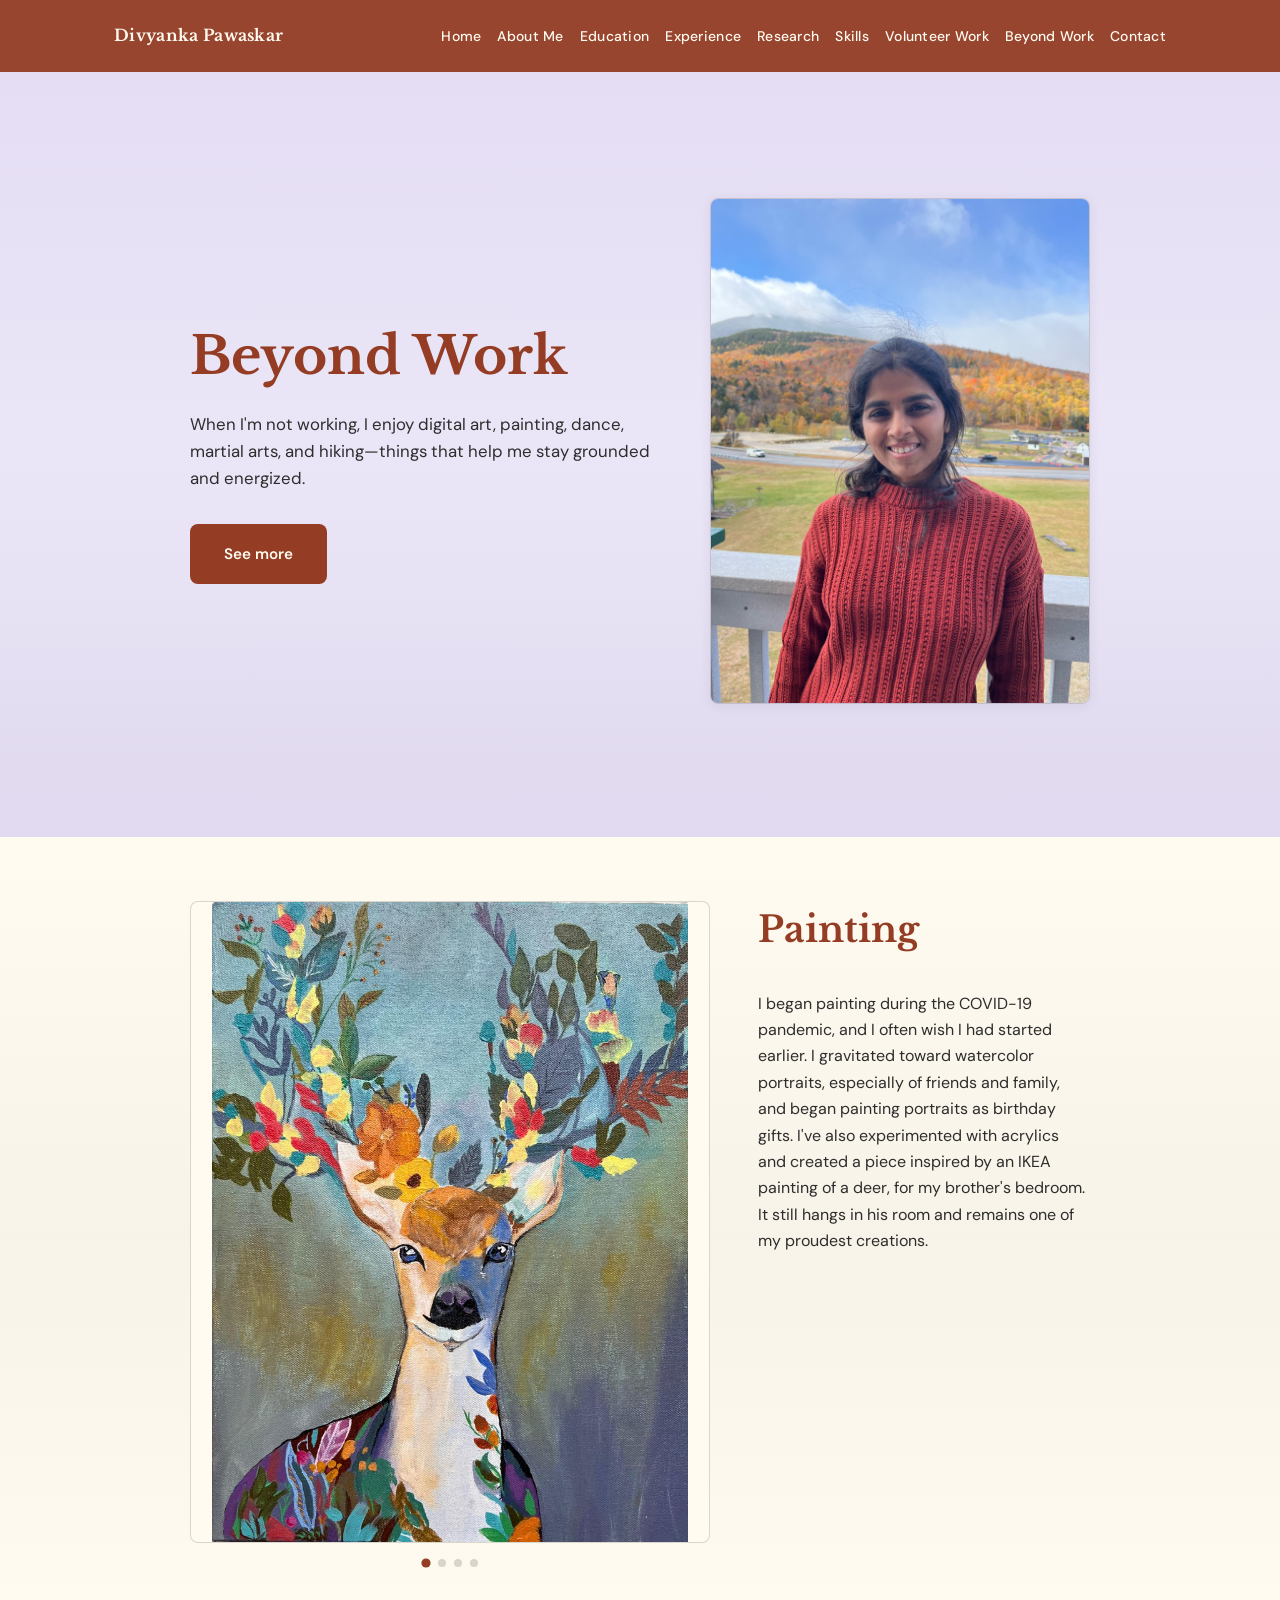
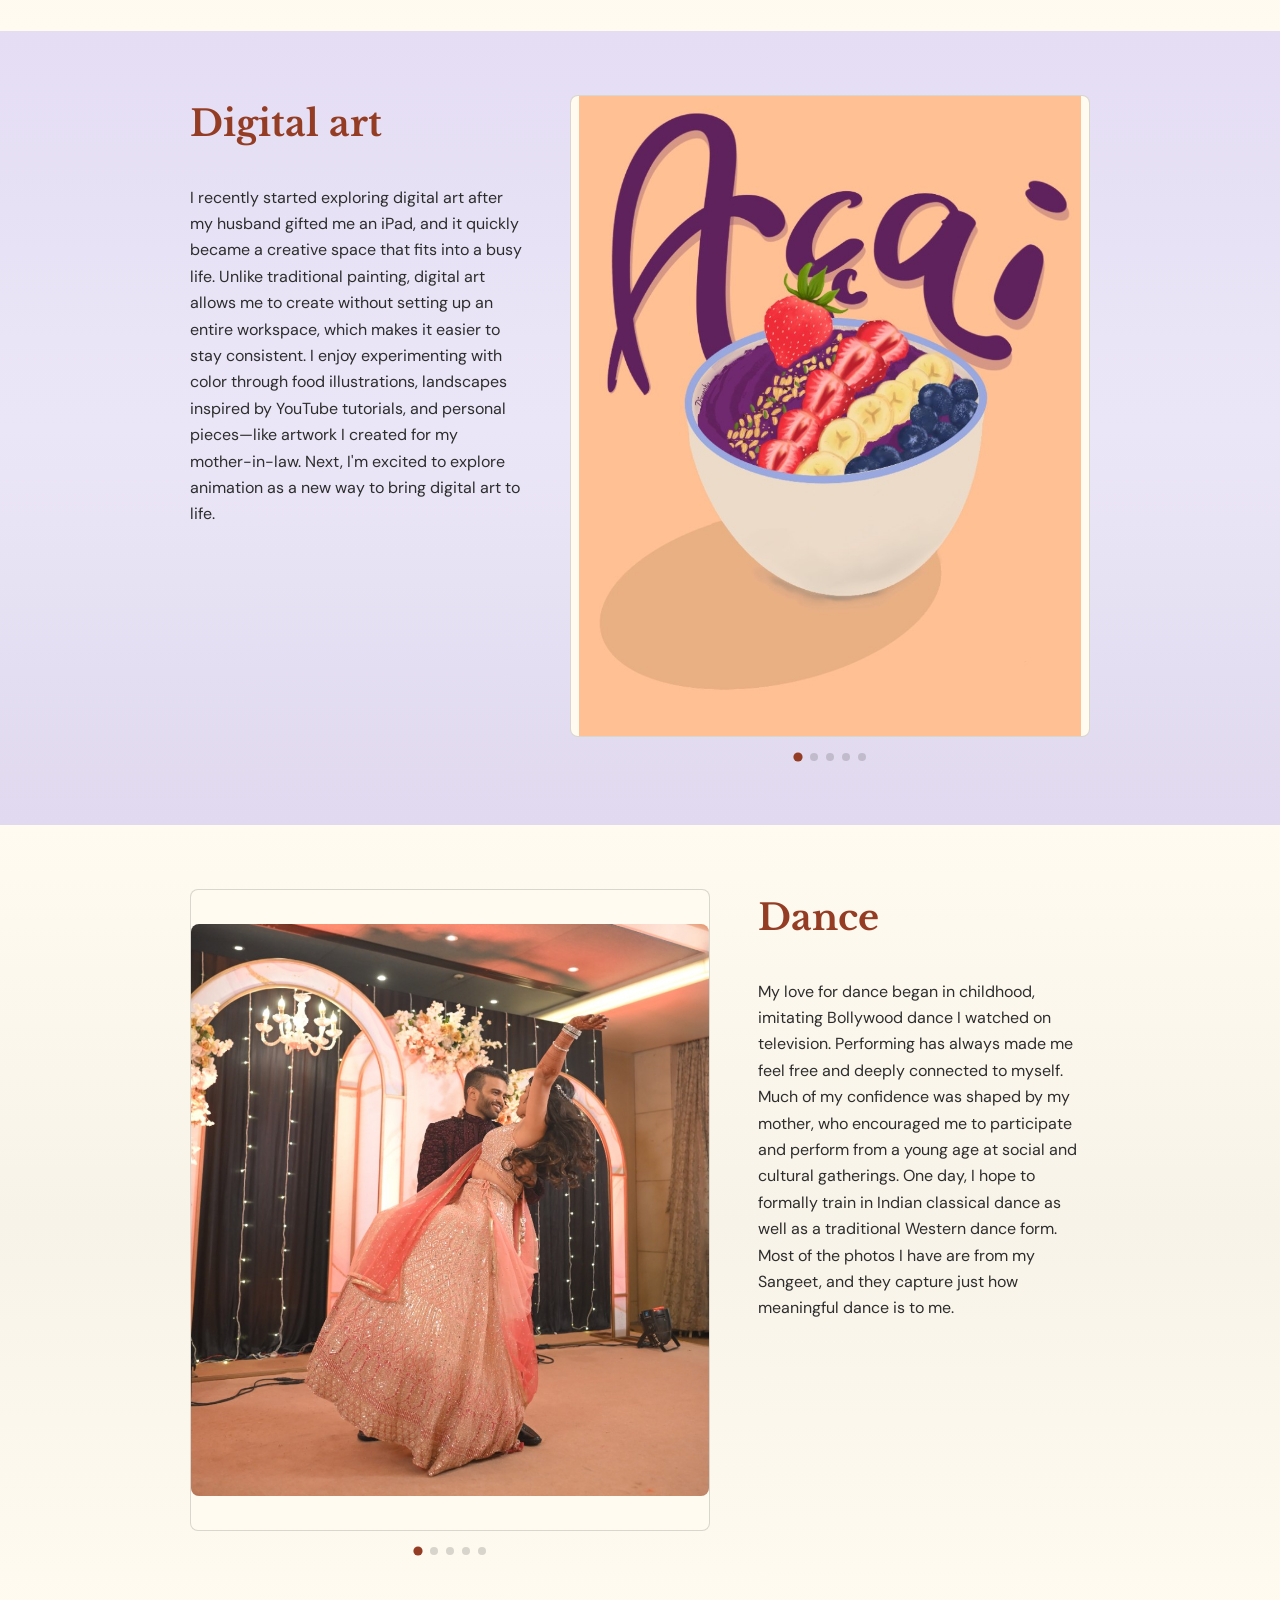
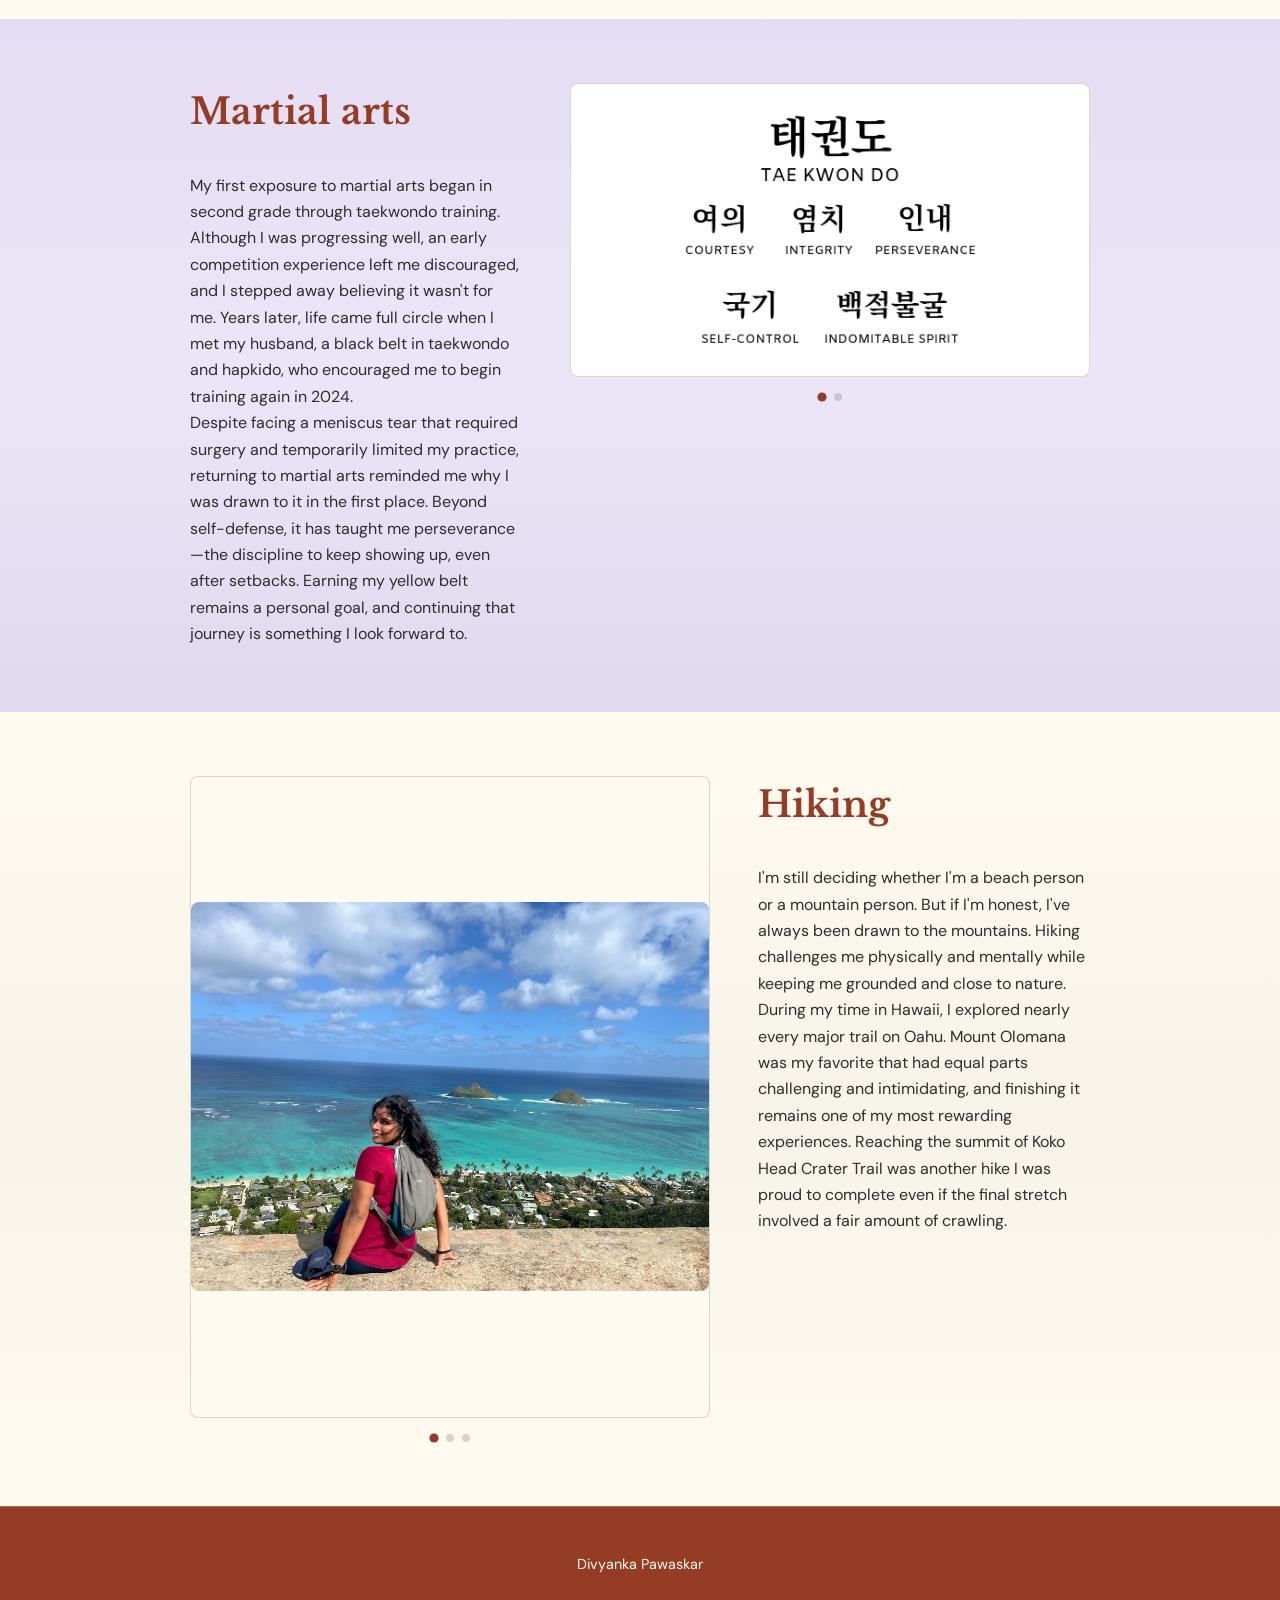
==== life-outside-work.html @ 1b7edd35 "Add files via upload" ====
<!DOCTYPE html>
<html lang="en">
<head>
  <meta charset="UTF-8" />
  <meta name="viewport" content="width=device-width, initial-scale=1.0" />
  <title>Beyond Work | Divyanka Pawaskar</title>
  <link rel="preconnect" href="https://fonts.googleapis.com" />
  <link rel="preconnect" href="https://fonts.gstatic.com" crossorigin />
  <link href="https://fonts.googleapis.com/css2?family=DM+Sans:ital,opsz,wght@0,9..40,400;0,9..40,500;0,9..40,600;0,9..40,700&family=Libre+Baskerville:ital,wght@0,400;0,700;1,400&display=swap" rel="stylesheet" />
  <link rel="stylesheet" href="styles.css" />
</head>
<body>
  <header class="site-header">
    <nav class="nav" aria-label="Main">
      <a href="index.html" class="nav-logo">Divyanka Pawaskar</a>
      <button type="button" class="nav-toggle" aria-label="Toggle menu">
        <span></span><span></span><span></span>
      </button>
      <ul class="nav-links">
        <li><a href="index.html#home">Home</a></li>
        <li><a href="about.html">About Me</a></li>
        <li class="has-dropdown">
          <a href="index.html#education">Education</a>
          <ul class="dropdown">
            <li><a href="index.html#edu-ub">M.S. Epidemiology (UB)</a></li>
            <li><a href="index.html#edu-bds">BDS (Maharashtra)</a></li>
          </ul>
        </li>
        <li class="has-dropdown">
          <a href="index.html#experience">Experience</a>
          <ul class="dropdown">
            <li><a href="index.html#exp-research-scientist">Research Scientist</a></li>
            <li><a href="index.html#exp-epidemiologist">Epidemiologist</a></li>
            <li><a href="index.html#exp-healthcare-researcher">Healthcare Researcher</a></li>
            <li><a href="index.html#exp-teaching-assistant">Teaching Assistant</a></li>
            <li><a href="index.html#exp-aids-intern">AIDS Institute Intern</a></li>
            <li><a href="index.html#exp-path-intern">Epidemic Preparedness Intern</a></li>
            <li><a href="index.html#exp-resident-medical-officer">Resident Medical Officer</a></li>
            <li><a href="index.html#exp-dentist">Dentist</a></li>
          </ul>
        </li>
        <li class="has-dropdown">
          <a href="index.html#research">Research</a>
          <ul class="dropdown">
            <li><a href="index.html#research-publications">Publications</a></li>
            <li><a href="index.html#research-presentations">Conference Presentations</a></li>
          </ul>
        </li>
        <li class="has-dropdown">
          <a href="index.html#skills">Skills</a>
          <ul class="dropdown">
            <li><a href="index.html#skills-core">Core Competencies</a></li>
            <li><a href="index.html#skills-technical">Technical Skills</a></li>
            <li><a href="index.html#skills-certs">Certifications</a></li>
          </ul>
        </li>
        <li><a href="index.html#volunteer">Volunteer Work</a></li>
        <li><a href="life-outside-work.html">Beyond Work</a></li>
        <li><a href="index.html#contact">Contact</a></li>
      </ul>
    </nav>
  </header>

  <main>
    <section id="home" class="hero">
      <div class="hero-inner container">
        <div class="hero-content">
          <h1 class="hero-title">Beyond Work</h1>
          <p class="hero-bio">
            When I'm not working, I enjoy digital art, painting, dance, martial arts, and hiking—things that help me stay grounded and energized.
          </p>
          <a href="#painting" class="btn btn-primary">See more</a>
        </div>
        <div class="hero-image">
          <img src="images/life-outside-work.png" alt="Divyanka Pawaskar outdoors in fall foliage" />
        </div>
      </div>
    </section>

    <section id="painting" class="education">
      <div class="container">
        <div class="hobby-item">
          <div class="hobby-gallery-column">
            <div class="hobby-gallery carousel" aria-label="Painting gallery">
              <div class="carousel-viewport">
                <div class="carousel-track">
                  <div class="carousel-slide"><img src="images/painting-deer.png" alt="Painting of a deer with floral antlers and foliage" /></div>
                  <div class="carousel-slide"><img src="images/painting-portrait-2.png" alt="Watercolor portrait in cap" /></div>
                  <div class="carousel-slide"><img src="images/painting-portrait-3.png" alt="Watercolor portrait of a couple" /></div>
                  <div class="carousel-slide"><img src="images/painting-portrait-1.png" alt="Watercolor portrait with Love, Divyanka" /></div>
                </div>
              </div>
              <button type="button" class="carousel-btn carousel-btn-prev" aria-label="Previous image">‹</button>
              <button type="button" class="carousel-btn carousel-btn-next" aria-label="Next image">›</button>
              <div class="carousel-dots" role="tablist" aria-label="Gallery slides"></div>
            </div>
          </div>
          <div class="hobby-copy">
            <h2 class="section-title">Painting</h2>
            <p class="hobby-text">I began painting during the COVID-19 pandemic, and I often wish I had started earlier. I gravitated toward watercolor portraits, especially of friends and family, and began painting portraits as birthday gifts. I've also experimented with acrylics and created a piece inspired by an IKEA painting of a deer, for my brother's bedroom. It still hangs in his room and remains one of my proudest creations.</p>
          </div>
        </div>
      </div>
    </section>

    <section id="digital-art" class="experience">
      <div class="container">
        <div class="hobby-item hobby-item--reversed">
          <div class="hobby-gallery-column">
            <div class="hobby-gallery carousel" aria-label="Digital art gallery">
              <div class="carousel-viewport">
                <div class="carousel-track">
                  <div class="carousel-slide"><img src="images/digital-art-acai.png" alt="Digital illustration of an açaí bowl with fruit" /></div>
                  <div class="carousel-slide"><img src="images/digital-art-chai.png" alt="Digital illustration of chai and Parle-G biscuits" /></div>
                  <div class="carousel-slide"><img src="images/digital-art-superwoman.png" alt="Digital illustration: Superwoman with multiple arms holding palette, scale, laptop, and more" /></div>
                  <div class="carousel-slide"><img src="images/digital-art-sunset-field.png" alt="Digital painting: sunset over a field of flowers" /></div>
                  <div class="carousel-slide"><img src="images/digital-art-island-sunset.png" alt="Digital illustration: tropical island sunset with palm trees" /></div>
                </div>
              </div>
              <button type="button" class="carousel-btn carousel-btn-prev" aria-label="Previous image">‹</button>
              <button type="button" class="carousel-btn carousel-btn-next" aria-label="Next image">›</button>
              <div class="carousel-dots" role="tablist" aria-label="Gallery slides"></div>
            </div>
          </div>
          <div class="hobby-copy">
            <h2 class="section-title">Digital art</h2>
            <p class="hobby-text">I recently started exploring digital art after my husband gifted me an iPad, and it quickly became a creative space that fits into a busy life. Unlike traditional painting, digital art allows me to create without setting up an entire workspace, which makes it easier to stay consistent. I enjoy experimenting with color through food illustrations, landscapes inspired by YouTube tutorials, and personal pieces—like artwork I created for my mother-in-law. Next, I'm excited to explore animation as a new way to bring digital art to life.</p>
          </div>
        </div>
      </div>
    </section>

    <section id="dance" class="education">
      <div class="container">
        <div class="hobby-item">
          <div class="hobby-gallery-column">
            <div class="hobby-gallery carousel" aria-label="Dance gallery">
              <div class="carousel-viewport">
                <div class="carousel-track">
                  <div class="carousel-slide"><img src="images/dance-1.png" alt="Dance at Sangeet in traditional lehenga" /></div>
                  <div class="carousel-slide"><img src="images/dance-2.png" alt="Couple dancing at Sangeet" /></div>
                  <div class="carousel-slide"><img src="images/dance-3.png" alt="Dance moment in peach lehenga at celebration" /></div>
                  <div class="carousel-slide"><img src="images/dance-4.png" alt="Dancing at festive event" /></div>
                  <div class="carousel-slide"><img src="images/dance-5.png" alt="Dance pose in embellished lehenga" /></div>
                </div>
              </div>
              <button type="button" class="carousel-btn carousel-btn-prev" aria-label="Previous image">‹</button>
              <button type="button" class="carousel-btn carousel-btn-next" aria-label="Next image">›</button>
              <div class="carousel-dots" role="tablist" aria-label="Gallery slides"></div>
            </div>
          </div>
          <div class="hobby-copy">
            <h2 class="section-title">Dance</h2>
            <p class="hobby-text">My love for dance began in childhood, imitating Bollywood dance I watched on television. Performing has always made me feel free and deeply connected to myself. Much of my confidence was shaped by my mother, who encouraged me to participate and perform from a young age at social and cultural gatherings. One day, I hope to formally train in Indian classical dance as well as a traditional Western dance form. Most of the photos I have are from my Sangeet, and they capture just how meaningful dance is to me.</p>
          </div>
        </div>
      </div>
    </section>

    <section id="martial-arts" class="experience">
      <div class="container">
        <div class="hobby-item hobby-item--reversed">
          <div class="hobby-gallery-column">
            <div class="hobby-gallery carousel" aria-label="Martial arts gallery">
              <div class="carousel-viewport">
                <div class="carousel-track">
                  <div class="carousel-slide"><img src="images/martial-arts-tenets.png" alt="Taekwondo tenets: Courtesy, Integrity, Perseverance, Self-Control, Indomitable Spirit" /></div>
                  <div class="carousel-slide"><img src="images/martial-arts-elements.png" alt="Martial arts elements: Water, Circle, Harmony" /></div>
                </div>
              </div>
              <button type="button" class="carousel-btn carousel-btn-prev" aria-label="Previous image">‹</button>
              <button type="button" class="carousel-btn carousel-btn-next" aria-label="Next image">›</button>
              <div class="carousel-dots" role="tablist" aria-label="Gallery slides"></div>
            </div>
          </div>
          <div class="hobby-copy">
            <h2 class="section-title">Martial arts</h2>
            <p class="hobby-text">My first exposure to martial arts began in second grade through taekwondo training. Although I was progressing well, an early competition experience left me discouraged, and I stepped away believing it wasn't for me. Years later, life came full circle when I met my husband, a black belt in taekwondo and hapkido, who encouraged me to begin training again in 2024.</p>
            <p class="hobby-text">Despite facing a meniscus tear that required surgery and temporarily limited my practice, returning to martial arts reminded me why I was drawn to it in the first place. Beyond self-defense, it has taught me perseverance—the discipline to keep showing up, even after setbacks. Earning my yellow belt remains a personal goal, and continuing that journey is something I look forward to.</p>
          </div>
        </div>
      </div>
    </section>

    <section id="hiking" class="education">
      <div class="container">
        <div class="hobby-item">
          <div class="hobby-gallery-column">
            <div class="hobby-gallery carousel" aria-label="Hiking gallery">
              <div class="carousel-viewport">
                <div class="carousel-track">
                  <div class="carousel-slide"><img src="images/hiking-1.png" alt="View from hike over tropical coastline and Mokulua Islands" /></div>
                  <div class="carousel-slide"><img src="images/hiking-2.png" alt="Climbing a rocky section of trail with valley and mountains" /></div>
                  <div class="carousel-slide"><img src="images/hiking-3.png" alt="Mountain valley view with autumn colors from the trail" /></div>
                </div>
              </div>
              <button type="button" class="carousel-btn carousel-btn-prev" aria-label="Previous image">‹</button>
              <button type="button" class="carousel-btn carousel-btn-next" aria-label="Next image">›</button>
              <div class="carousel-dots" role="tablist" aria-label="Gallery slides"></div>
            </div>
          </div>
          <div class="hobby-copy">
            <h2 class="section-title">Hiking</h2>
            <p class="hobby-text">I'm still deciding whether I'm a beach person or a mountain person. But if I'm honest, I've always been drawn to the mountains. Hiking challenges me physically and mentally while keeping me grounded and close to nature. During my time in Hawaii, I explored nearly every major trail on Oahu. Mount Olomana was my favorite that had equal parts challenging and intimidating, and finishing it remains one of my most rewarding experiences. Reaching the summit of Koko Head Crater Trail was another hike I was proud to complete even if the final stretch involved a fair amount of crawling.</p>
          </div>
        </div>
      </div>
    </section>
  </main>

  <footer class="site-footer">
    <p>Divyanka Pawaskar</p>
  </footer>

  <script src="script.js"></script>
</body>
</html>
---- styles.css ----
/* ===== Variables – new palette ===== */
:root {
  --color-lavender: #e4ddf4;
  --color-accent: #943d24;
  --color-accent-hover: #7a331e;
  --color-cream: #fffbf0;
  --color-charcoal: #2d2d2d;
  --color-olive: #282612;
  /* Mapped to existing roles */
  --color-burgundy: var(--color-accent);
  --color-burgundy-deep: var(--color-accent-hover);
  --color-sage: var(--color-cream);
  --color-rose: var(--color-lavender);
  --color-terracotta: var(--color-accent);
  --color-bg: var(--color-lavender);
  --color-bg-alt: var(--color-cream);
  --color-surface: var(--color-cream);
  --color-text: var(--color-charcoal);
  --color-text-on-dark: var(--color-cream);
  --color-text-muted: var(--color-olive);
  --color-border: rgba(45, 45, 45, 0.18);
  --gradient-cream: linear-gradient(180deg, #fffbf0 0%, #f8f3e8 50%, #fffbf0 100%);
  --gradient-rose: linear-gradient(180deg, #e4ddf4 0%, #ebe6f7 50%, #e0d9ef 100%);
  --font-sans: "DM Sans", system-ui, sans-serif;
  --font-serif: "Libre Baskerville", Georgia, serif;
  --space-xs: 0.25rem;
  --space-sm: 0.5rem;
  --space-md: 1rem;
  --space-lg: 1.5rem;
  --space-xl: 2rem;
  --space-2xl: 3rem;
  --space-3xl: 4rem;
  --radius: 8px;
  --shadow: 0 2px 12px rgba(45, 45, 45, 0.08);
  --shadow-block: 0 4px 20px rgba(45, 45, 45, 0.1);
  --header-height: 72px;
}

*, *::before, *::after { box-sizing: border-box; }
html { scroll-behavior: smooth; }
body {
  margin: 0;
  font-family: var(--font-sans);
  font-size: 1rem;
  line-height: 1.6;
  color: var(--color-text);
  background: var(--color-bg);
}
img {
  border-radius: var(--radius);
}

/* Theme-colored hyperlinks */
a {
  color: var(--color-burgundy);
  text-decoration: none;
  transition: color 0.2s ease;
}
a:hover {
  color: var(--color-burgundy-deep);
}
a:focus-visible {
  outline: 2px solid var(--color-burgundy);
  outline-offset: 2px;
}

/* ===== Header & nav (Toby: logo left, links right) ===== */
.site-header {
  position: sticky;
  top: 0;
  z-index: 100;
  background: rgba(148, 61, 36, 0.95); /* translucent burgundy */
  backdrop-filter: blur(6px);
  border-bottom: none;
}
.nav {
  display: flex;
  align-items: center;
  justify-content: space-between;
  gap: var(--space-lg);
  max-width: 1100px;
  margin: 0 auto;
  padding: var(--space-sm) var(--space-lg);
  min-height: var(--header-height);
}
.nav-logo {
  font-family: var(--font-serif);
  font-weight: 700;
  font-size: 1rem;
  color: var(--color-cream);
  text-decoration: none;
  letter-spacing: 0.02em;
  white-space: nowrap;
  flex-shrink: 0;
}
.nav-links {
  display: flex;
  flex-wrap: wrap;
  justify-content: flex-end;
  gap: var(--space-sm) var(--space-md);
  list-style: none;
  margin: 0;
  padding: 0;
}
.nav-links > li > a {
  white-space: nowrap;
}
.nav-links a {
  color: var(--color-cream);
  text-decoration: none;
  font-weight: 500;
  font-size: 0.875rem;
  letter-spacing: 0.02em;
}
.nav-links a:hover { color: var(--color-lavender); }

/* Dropdowns */
.nav-links .has-dropdown {
  position: relative;
}
.nav-links .dropdown {
  position: absolute;
  top: 100%;
  left: 0;
  list-style: none;
  margin: 0;
  padding: var(--space-xs) 0;
  min-width: 200px;
  background: var(--color-cream);
  border-radius: var(--radius);
  box-shadow: var(--shadow-block);
  border: 1px solid var(--color-border);
  opacity: 0;
  visibility: hidden;
  transition: opacity 0.2s, visibility 0.2s;
}
.nav-links .has-dropdown:hover .dropdown {
  opacity: 1;
  visibility: visible;
}
.nav-links .dropdown li {
  margin: 0;
}
.nav-links .dropdown a {
  display: block;
  padding: var(--space-sm) var(--space-md);
  font-size: 0.9rem;
  color: var(--color-charcoal);
}
.nav-links .dropdown a:hover {
  background: var(--color-lavender);
  color: var(--color-accent);
}

.nav-toggle {
  display: none;
  flex-direction: column;
  gap: 5px;
  background: none;
  border: none;
  cursor: pointer;
  padding: var(--space-sm);
}
.nav-toggle span {
  width: 22px;
  height: 2px;
  background: var(--color-burgundy);
}

/* ===== Hero (Toby: This is Me! → Name → Paragraph → Read More) ===== */
.hero {
  min-height: 85vh;
  display: flex;
  align-items: center;
  padding: var(--space-3xl) var(--space-lg);
  background: var(--gradient-rose);
}
.hero-inner.container {
  max-width: 900px;
  margin: 0 auto;
  text-align: left;
  display: flex;
  flex-wrap: wrap;
  align-items: center;
  gap: var(--space-2xl);
}
.hero-content {
  flex: 1 1 320px;
  min-width: 0;
}
.hero-image {
  flex: 0 0 380px;
  min-width: 0;
}
.hero-image img {
  width: 100%;
  height: auto;
  border-radius: var(--radius);
  box-shadow: var(--shadow);
  border: 1px solid var(--color-border);
}
@media (max-width: 700px) {
  .hero-inner.container { flex-direction: column; }
  .hero-content { order: -1; }
  .hero-image { order: 0; flex: 0 0 auto; max-width: 320px; }
}
.hero-label {
  font-size: 1rem;
  font-weight: 600;
  text-transform: uppercase;
  letter-spacing: 0.08em;
  color: var(--color-accent);
  margin: 0 0 var(--space-sm);
}
.hero-title {
  font-family: var(--font-serif);
  font-size: clamp(2rem, 5vw, 3.25rem);
  font-weight: 700;
  line-height: 1.2;
  margin: 0 0 var(--space-lg);
  color: var(--color-burgundy);
}
.hero-bio {
  font-size: 1.05rem;
  color: var(--color-text);
  margin: 0 0 var(--space-xl);
  max-width: 60ch;
}
.btn-primary {
  display: inline-block;
  padding: var(--space-md) var(--space-xl);
  font-family: var(--font-sans);
  font-weight: 600;
  font-size: 0.95rem;
  text-decoration: none;
  border-radius: var(--radius);
  background: var(--color-burgundy);
  color: var(--color-cream);
  border: 2px solid var(--color-burgundy);
  transition: background 0.2s, color 0.2s, transform 0.2s ease, box-shadow 0.2s ease;
}
.btn-primary:hover {
  background: var(--color-burgundy-deep);
  color: var(--color-cream);
  transform: translateY(-2px);
  box-shadow: 0 6px 20px rgba(148, 61, 36, 0.35);
}

/* ===== Sections ===== */
section { padding: var(--space-3xl) var(--space-lg); }
.container { max-width: 900px; margin: 0 auto; }
.section-title {
  font-family: var(--font-serif);
  font-size: clamp(1.75rem, 3vw, 2.25rem);
  font-weight: 700;
  margin: 0 0 var(--space-xl);
  color: var(--color-burgundy);
}
.section-title-block {
  display: inline-block;
  background: var(--color-accent);
  color: var(--color-cream);
  padding: var(--space-sm) var(--space-lg);
  margin-bottom: var(--space-xl);
  letter-spacing: 0.02em;
  box-shadow: var(--shadow-block);
}
.btn {
  display: inline-block;
  padding: var(--space-md) var(--space-xl);
  font-family: var(--font-sans);
  font-weight: 600;
  font-size: 0.95rem;
  text-decoration: none;
  border-radius: var(--radius);
  transition: background 0.2s, color 0.2s, transform 0.2s ease, box-shadow 0.2s ease;
  border: 2px solid transparent;
}
.btn-outline {
  border-color: var(--color-burgundy);
  color: var(--color-burgundy);
  background: transparent;
  margin-top: var(--space-md);
}
.btn-outline:hover {
  background: var(--color-burgundy);
  transform: translateY(-2px);
  box-shadow: 0 6px 20px rgba(148, 61, 36, 0.25);
  color: var(--color-cream);
}

/* ===== Education (same format as Skills) ===== */
.education { background: var(--gradient-cream); }
.education-grid {
  display: grid;
  gap: var(--space-xl);
  margin-bottom: 0;
}
.education-block {
  padding: var(--space-md) var(--space-lg);
  background: #fff;
  border-radius: var(--radius);
  border-left: 4px solid var(--color-burgundy);
  box-shadow: var(--shadow);
  transition: transform 0.25s ease, box-shadow 0.25s ease;
}
.education-block:hover {
  transform: translateY(-3px);
  box-shadow: 0 8px 24px rgba(45, 45, 45, 0.08);
}
.education-date {
  display: block;
  font-size: 0.85rem;
  font-weight: 600;
  color: var(--color-burgundy);
  margin-bottom: var(--space-sm);
  letter-spacing: 0.02em;
}
.education-block h3 {
  font-size: 1.1rem;
  font-weight: 600;
  color: var(--color-charcoal);
  margin: 0 0 var(--space-xs);
}
.education-block .education-gpa {
  color: var(--color-burgundy);
}
.education-block .education-meta {
  display: block;
  font-size: 0.9rem;
  font-weight: 500;
  color: var(--color-burgundy);
  margin-top: var(--space-xs);
}
.education-extra {
  margin: var(--space-xs) 0 0;
  font-size: 0.9rem;
  line-height: 1.5;
}
.education-label {
  font-weight: 600;
  color: var(--color-burgundy);
}
.education-extra-value {
  color: var(--color-charcoal);
}
.education-block p {
  margin: 0;
  font-size: 0.95rem;
  color: var(--color-text);
  line-height: 1.65;
}

.page-intro {
  font-size: 1.05rem;
  color: var(--color-text);
  margin: 0 0 var(--space-xl);
  max-width: 65ch;
}
.about-me-layout {
  display: flex;
  flex-wrap: wrap;
  gap: var(--space-2xl);
  align-items: flex-start;
}
.about-me-content {
  flex: 1 1 320px;
  min-width: 0;
}
.about-me-content p {
  margin: 0 0 var(--space-lg);
  max-width: 65ch;
  color: var(--color-text);
  line-height: 1.65;
}
.about-me-content p:last-child {
  margin-bottom: 0;
}
.about-me-photo {
  flex: 0 0 360px;
  min-width: 0;
}
.about-me-photo img {
  display: block;
  width: 100%;
  height: auto;
  box-shadow: var(--shadow);
  border: 1px solid var(--color-border);
}
@media (max-width: 700px) {
  .about-me-layout {
    flex-direction: column-reverse;
    align-items: flex-start;
  }
}

.hobby-item {
  display: flex;
  flex-wrap: wrap;
  gap: var(--space-2xl);
  align-items: flex-start;
  margin-bottom: var(--space-2xl);
}
.hobby-item:last-child {
  margin-bottom: 0;
}
.hobby-item--reversed .hobby-gallery-column {
  order: 2;
}
.hobby-item--reversed .hobby-copy {
  order: 1;
}
.hobby-gallery-column {
  flex: 0 0 520px;
  max-width: 680px;
  min-width: 0;
}
.hobby-copy {
  flex: 1 1 260px;
  min-width: 0;
}
.hobby-text {
  margin: 0;
  max-width: 65ch;
  color: var(--color-text);
  line-height: 1.65;
}
.hobby-gallery {
  margin-top: 0;
}
@media (max-width: 700px) {
  .hobby-item {
    flex-direction: column;
  }
}
/* Carousel: one image at a time with prev/next */
.hobby-gallery.carousel {
  position: relative;
  width: 100%;
  max-width: 100%;
  margin-left: auto;
  margin-right: auto;
}
.carousel-viewport {
  overflow: hidden;
  border-radius: var(--radius);
  border: 1px solid var(--color-border);
  background: var(--color-surface);
  min-height: 420px;
}
.carousel-track {
  display: flex;
  transition: transform 0.35s ease-out;
  align-items: stretch;
}
.carousel-slide {
  flex: 0 0 100%;
  min-width: 0;
  display: flex;
  align-items: center;
  justify-content: center;
}
.carousel-slide img {
  width: 100%;
  height: auto;
  max-height: 640px;
  object-fit: contain;
  display: block;
  border-radius: var(--radius);
  transition: transform 0.4s ease;
}
.carousel-slide:hover img {
  transform: scale(1.04);
}
.carousel-btn {
  position: absolute;
  top: 50%;
  transform: translateY(-50%);
  width: 36px;
  height: 36px;
  border: none;
  border-radius: 50%;
  background: rgba(148, 61, 36, 0.25);
  color: var(--color-cream);
  font-size: 1.25rem;
  line-height: 1;
  cursor: pointer;
  display: flex;
  align-items: center;
  justify-content: center;
  transition: background 0.2s, opacity 0.25s ease;
  z-index: 2;
  opacity: 0;
}
.hobby-gallery.carousel:hover .carousel-btn {
  opacity: 1;
}
.carousel-btn:hover {
  background: rgba(148, 61, 36, 0.7);
}
.carousel-btn-prev { left: 8px; }
.carousel-btn-next { right: 8px; }
@media (max-width: 480px) {
  .carousel-btn {
    width: 32px;
    height: 32px;
    font-size: 1.1rem;
  }
  .carousel-btn-prev { left: 6px; }
  .carousel-btn-next { right: 6px; }
}
.carousel-dots {
  display: flex;
  justify-content: center;
  gap: var(--space-sm);
  margin-top: var(--space-md);
}
.carousel-dots button {
  width: 8px;
  height: 8px;
  border: none;
  border-radius: 50%;
  background: var(--color-border);
  cursor: pointer;
  padding: 0;
  transition: background 0.2s, transform 0.2s;
}
.carousel-dots button:hover {
  background: var(--color-text);
}
.carousel-dots button[aria-selected="true"] {
  background: var(--color-burgundy);
  transform: scale(1.15);
}

/* Martial arts gallery: size viewport to fit tenets/panels graphics */
#martial-arts .carousel-viewport {
  min-height: 280px;
}
#martial-arts .carousel-slide img {
  max-height: 520px;
  object-fit: contain;
}

/* ===== Work Experience (Toby: section title, then role / org / date / bullets) ===== */
.experience { background: var(--gradient-rose); }
.timeline {
  display: flex;
  flex-direction: column;
  gap: var(--space-2xl);
}
.timeline-item {
  padding: var(--space-md) var(--space-lg);
  background: #fff;
  border-radius: var(--radius);
  border-left: 4px solid var(--color-burgundy);
  box-shadow: var(--shadow);
  transition: transform 0.25s ease, box-shadow 0.25s ease;
}
.timeline-item:hover {
  transform: translateY(-3px);
  box-shadow: 0 8px 24px rgba(45, 45, 45, 0.08);
}
.timeline-item .timeline-org-logo {
  width: 48px;
  height: 48px;
  object-fit: contain;
  float: left;
  margin: 0 var(--space-md) var(--space-sm) 0;
  border-radius: var(--radius);
}
.timeline-role {
  font-size: 1.1rem;
  font-weight: 600;
  margin: 0 0 var(--space-xs);
  color: var(--color-charcoal);
}
.timeline-org {
  font-size: 0.9rem;
  font-weight: 500;
  color: var(--color-burgundy);
  margin: 0 0 var(--space-xs);
}
.timeline-date {
  font-size: 0.9rem;
  font-weight: 500;
  color: var(--color-burgundy);
  margin: 0 0 var(--space-md);
}
.timeline-bullets {
  margin: 0;
  padding-left: 1.25rem;
  color: var(--color-text);
}
.timeline-bullets li { margin-bottom: var(--space-sm); }
.timeline-bullets li:last-child { margin-bottom: 0; }

/* ===== Skills (Toby: Skills → Core Competencies, Technical Skills, Certifications) ===== */
.skills { background: var(--color-sage); }
.skills-grid {
  display: grid;
  gap: var(--space-xl);
  margin-bottom: 0;
}
.skills-block {
  padding: var(--space-md) var(--space-lg);
  background: #fff;
  border-radius: var(--radius);
  border-left: 4px solid var(--color-burgundy);
  box-shadow: var(--shadow);
  transition: transform 0.25s ease, box-shadow 0.25s ease;
}
.skills-block:hover {
  transform: translateY(-3px);
  box-shadow: 0 8px 24px rgba(45, 45, 45, 0.08);
}
.skills-block h3 {
  font-size: 1.1rem;
  font-weight: 600;
  color: var(--color-charcoal);
  margin: 0 0 var(--space-md);
}
.skills-block p {
  margin: 0;
  font-size: 0.95rem;
  color: var(--color-text);
  line-height: 1.65;
}
.skills-block.certs ul {
  margin: 0;
  padding-left: 0;
  list-style: none;
  color: var(--color-text);
  font-size: 0.95rem;
}
.skills-block.certs li {
  margin-bottom: var(--space-md);
  padding-bottom: var(--space-md);
  border-bottom: 1px solid var(--color-border);
}
.skills-block.certs li:last-child {
  margin-bottom: 0;
  padding-bottom: 0;
  border-bottom: none;
}
.skills-block .cert-title {
  display: block;
  font-weight: 600;
  color: var(--color-charcoal);
  margin-bottom: var(--space-xs);
}
.skills-block .cert-meta {
  display: block;
  font-size: 0.9rem;
  font-weight: 500;
  color: var(--color-burgundy);
}

/* ===== Research (Toby-style portfolio: cards + View link, then detail lists) ===== */
.research { background: var(--color-rose); }
.portfolio-grid {
  display: grid;
  grid-template-columns: repeat(auto-fit, minmax(260px, 1fr));
  gap: var(--space-xl);
  margin-bottom: var(--space-2xl);
}
.portfolio-card {
  background: var(--color-surface);
  padding: var(--space-xl);
  border-radius: var(--radius);
  border: 1px solid var(--color-border);
  box-shadow: var(--shadow);
}
.portfolio-card h3 {
  font-size: 1.1rem;
  font-weight: 700;
  color: var(--color-burgundy);
  margin: 0 0 var(--space-md);
}
.portfolio-card p {
  font-size: 0.95rem;
  color: var(--color-text);
  margin: 0 0 var(--space-lg);
  line-height: 1.5;
}
.btn-card {
  border-color: var(--color-burgundy);
  color: var(--color-burgundy);
  background: transparent;
  padding: var(--space-sm) var(--space-lg);
  font-size: 0.9rem;
}
.btn-card:hover {
  background: var(--color-burgundy);
  color: var(--color-cream);
}
.research-detail {
  margin-bottom: var(--space-2xl);
}
.research-detail:last-child { margin-bottom: 0; }
.research-detail h3 {
  font-size: 1.1rem;
  font-weight: 600;
  color: var(--color-burgundy);
  margin: 0 0 var(--space-md);
}
.research-list {
  margin: 0;
  padding-left: 0;
  list-style: none;
  color: var(--color-text);
}
.research-item {
  margin-bottom: var(--space-lg);
  padding: var(--space-md) var(--space-lg);
  background: #fff;
  border-radius: var(--radius);
  border-left: 4px solid var(--color-burgundy);
  box-shadow: var(--shadow);
}
.research-item:last-child { margin-bottom: 0; }
.research-item-title {
  display: block;
  font-weight: 600;
  color: var(--color-charcoal);
  margin-bottom: var(--space-xs);
  line-height: 1.4;
}
.research-item-meta {
  display: block;
  font-size: 0.9rem;
  font-weight: 500;
  color: var(--color-burgundy);
}
.research-item-meta a {
  font-weight: 600;
  text-decoration: underline;
  text-underline-offset: 2px;
}
.research-detail ul {
  margin: 0;
  padding-left: 1.25rem;
  color: var(--color-text);
  font-size: 0.95rem;
}
.research-detail ul.research-list { padding-left: 0; }
.research-detail li { margin-bottom: var(--space-sm); }
.research-detail li.research-item { margin-bottom: var(--space-lg); }

/* ===== Contact (Toby: Get in touch + intro + form/links) ===== */
.contact { background: var(--color-sage); }
.contact-intro {
  margin: 0 0 var(--space-lg);
  max-width: 55ch;
  color: var(--color-text);
}
.contact-links {
  display: flex;
  flex-direction: column;
  gap: var(--space-md);
  margin-bottom: var(--space-2xl);
}
.contact-link {
  color: var(--color-burgundy);
  font-weight: 600;
  text-decoration: none;
}
.contact-link:hover {
  color: var(--color-accent-hover);
  text-decoration: underline;
}
.contact-note {
  font-size: 0.95rem;
  color: var(--color-text-muted);
  margin: 0;
}

/* ===== Footer ===== */
.site-footer {
  padding: var(--space-xl) var(--space-lg);
  text-align: center;
  font-size: 0.9rem;
  color: var(--color-cream);
  border-top: 1px solid rgba(255, 251, 240, 0.2);
  background: var(--color-burgundy);
}

/* ===== Mobile ===== */
@media (max-width: 768px) {
  .nav-toggle { display: flex; }
  .nav-links {
    position: fixed;
    top: var(--header-height);
    left: 0;
    right: 0;
    background: var(--color-cream);
    flex-direction: column;
    padding: var(--space-lg);
    gap: var(--space-md);
    box-shadow: var(--shadow);
    transform: translateY(-100%);
    opacity: 0;
    visibility: hidden;
    transition: transform 0.2s, opacity 0.2s, visibility 0.2s;
  }
  .nav-links.is-open a { color: var(--color-burgundy); }
  .nav-links.is-open {
    transform: translateY(0);
    opacity: 1;
    visibility: visible;
  }
  .nav-links .has-dropdown { flex-direction: column; align-items: stretch; }
  .nav-links .dropdown {
    position: static;
    opacity: 1;
    visibility: visible;
    box-shadow: none;
    border: none;
    padding-left: var(--space-md);
    margin-top: var(--space-xs);
    margin-bottom: var(--space-sm);
  }
  .nav-links .dropdown a { padding: var(--space-xs) 0; }
  .hero { min-height: auto; padding: var(--space-2xl) var(--space-md); }
  section { padding: var(--space-2xl) var(--space-md); }
  .timeline-item { padding: var(--space-lg); }
  .contact-links { flex-direction: column; }
  .portfolio-grid { grid-template-columns: 1fr; }
}

/* ===== Animations (scroll-triggered + hero entrance) ===== */
.animate-on-scroll {
  opacity: 0;
  transform: translateY(24px);
  transition: opacity 0.55s ease-out, transform 0.55s ease-out;
}
.animate-on-scroll.is-visible {
  opacity: 1;
  transform: translateY(0);
}

/* Hero: fade-in on load */
.hero .hero-content,
.hero .hero-image {
  opacity: 0;
  transform: translateY(20px);
  transition: opacity 0.6s ease-out, transform 0.6s ease-out;
}
body.hero-loaded .hero .hero-content {
  opacity: 1;
  transform: translateY(0);
  transition-delay: 0.08s;
}
body.hero-loaded .hero .hero-image {
  opacity: 1;
  transform: translateY(0);
  transition-delay: 0.22s;
}

/* Stagger children inside visible section (timeline, education, skills, research, about-me) */
.animate-on-scroll .timeline-item,
.animate-on-scroll .education-block,
.animate-on-scroll .skills-block,
.animate-on-scroll .research-item,
.animate-on-scroll .about-me-content,
.animate-on-scroll .about-me-photo {
  opacity: 0;
}
.animate-on-scroll.is-visible .timeline-item,
.animate-on-scroll.is-visible .education-block,
.animate-on-scroll.is-visible .skills-block,
.animate-on-scroll.is-visible .research-item,
.animate-on-scroll.is-visible .about-me-content,
.animate-on-scroll.is-visible .about-me-photo {
  animation: fadeInUp 0.5s ease-out forwards;
}
.animate-on-scroll.is-visible .timeline-item:nth-child(1),
.animate-on-scroll.is-visible .education-grid .education-block:nth-child(1) { animation-delay: 0.05s; }
.animate-on-scroll.is-visible .timeline-item:nth-child(2),
.animate-on-scroll.is-visible .education-grid .education-block:nth-child(2) { animation-delay: 0.1s; }
.animate-on-scroll.is-visible .timeline-item:nth-child(3) { animation-delay: 0.15s; }
.animate-on-scroll.is-visible .timeline-item:nth-child(4),
.animate-on-scroll.is-visible .skills-grid .skills-block:nth-child(1) { animation-delay: 0.2s; }
.animate-on-scroll.is-visible .timeline-item:nth-child(5),
.animate-on-scroll.is-visible .skills-grid .skills-block:nth-child(2) { animation-delay: 0.25s; }
.animate-on-scroll.is-visible .timeline-item:nth-child(6),
.animate-on-scroll.is-visible .skills-grid .skills-block:nth-child(3) { animation-delay: 0.3s; }
.animate-on-scroll.is-visible .timeline-item:nth-child(7) { animation-delay: 0.35s; }
.animate-on-scroll.is-visible .timeline-item:nth-child(8) { animation-delay: 0.4s; }
.animate-on-scroll.is-visible .research-item:nth-child(1) { animation-delay: 0.05s; }
.animate-on-scroll.is-visible .research-item:nth-child(2) { animation-delay: 0.1s; }
.animate-on-scroll.is-visible .research-item:nth-child(3) { animation-delay: 0.15s; }
.animate-on-scroll.is-visible .research-item:nth-child(4) { animation-delay: 0.2s; }
.animate-on-scroll.is-visible .research-item:nth-child(5) { animation-delay: 0.25s; }
.animate-on-scroll.is-visible .research-item:nth-child(6) { animation-delay: 0.3s; }
.animate-on-scroll.is-visible .about-me-content { animation-delay: 0.08s; }
.animate-on-scroll.is-visible .about-me-photo { animation-delay: 0.2s; }
@keyframes fadeInUp {
  from {
    opacity: 0;
    transform: translateY(16px);
  }
  to {
    opacity: 1;
    transform: translateY(0);
  }
}
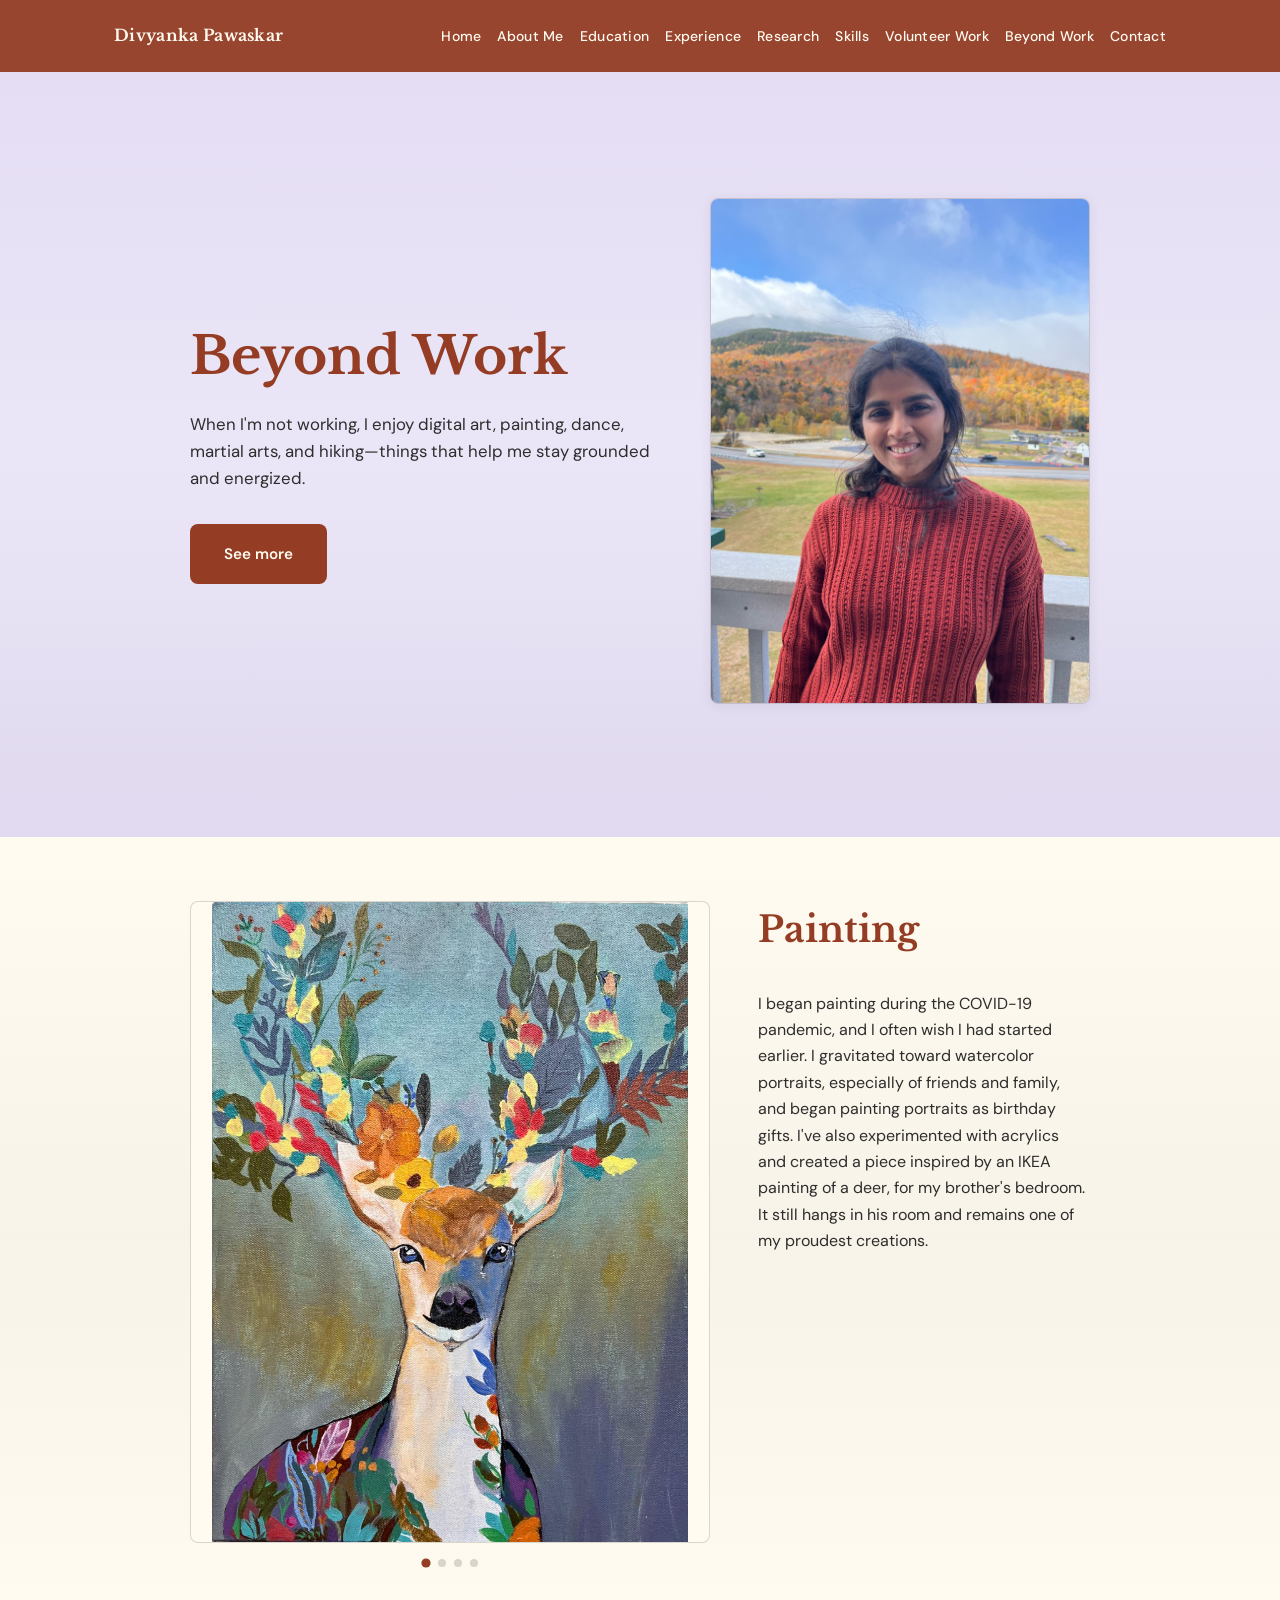
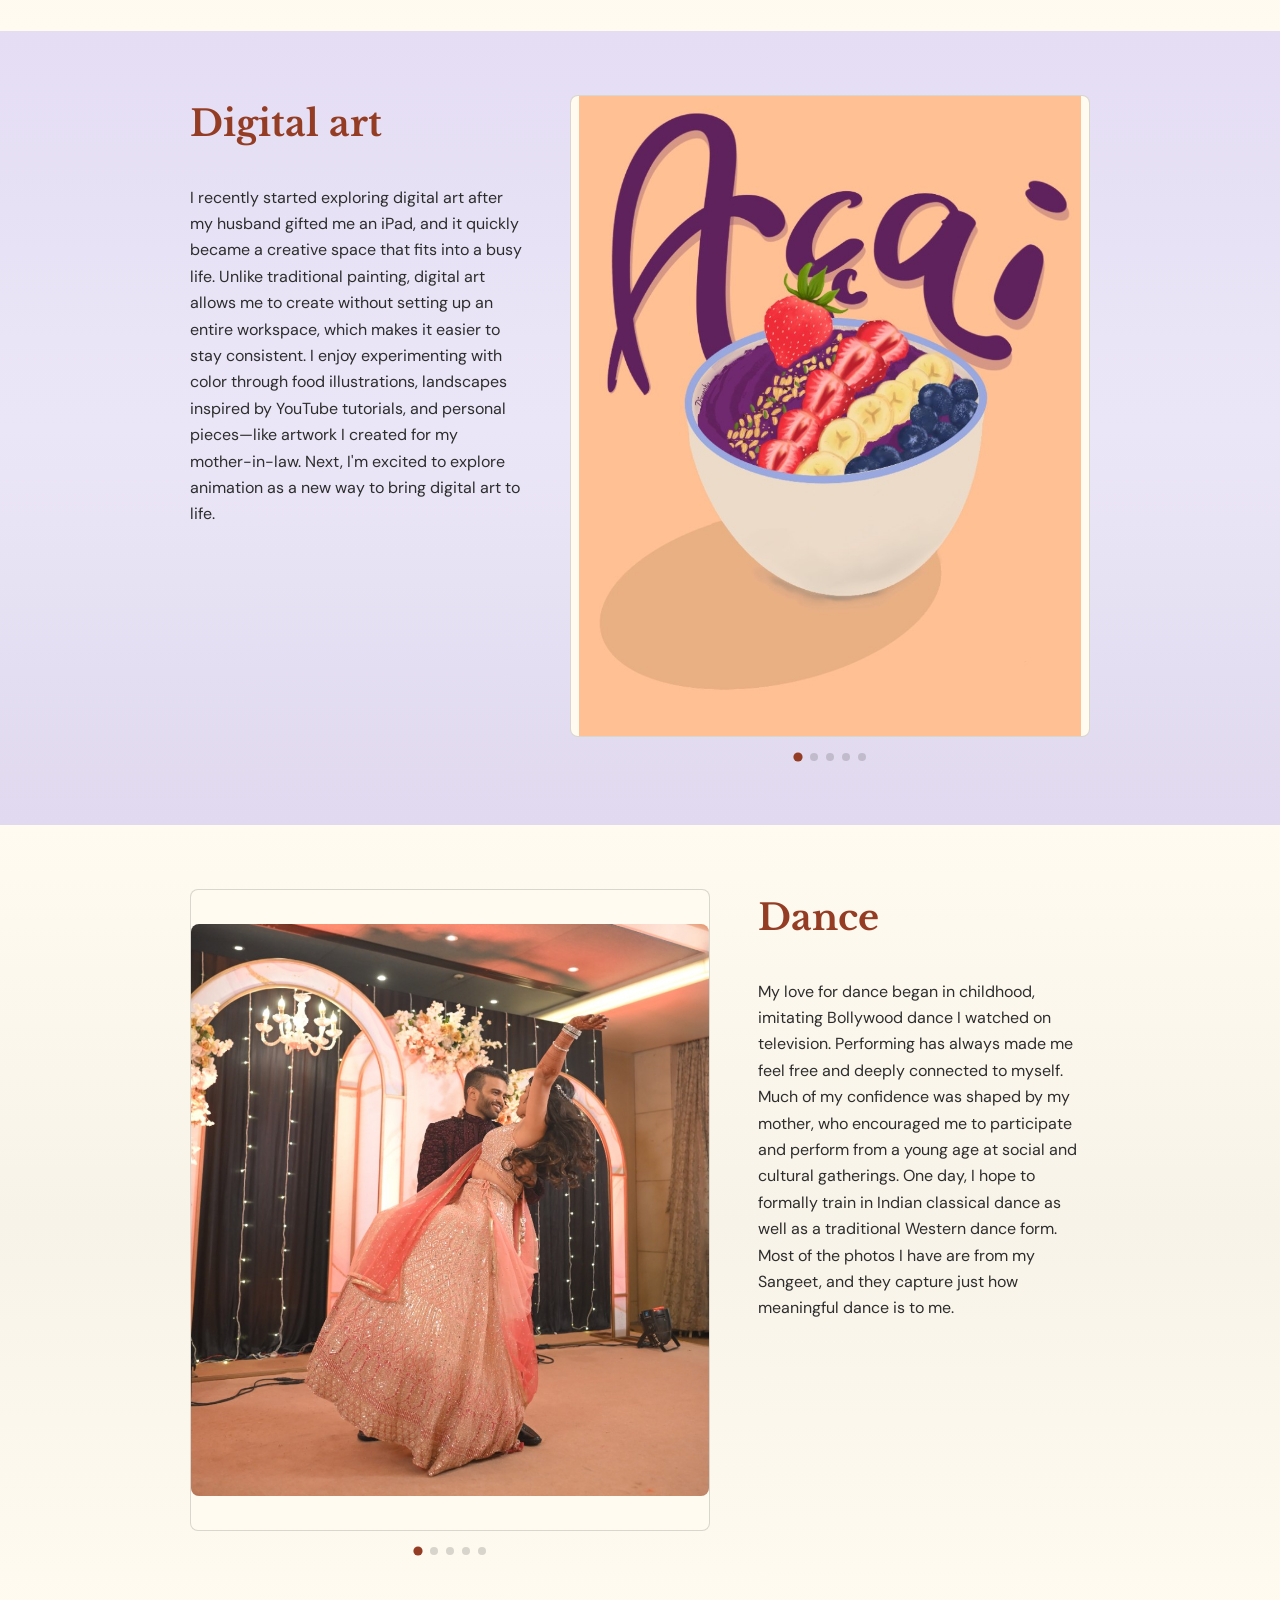
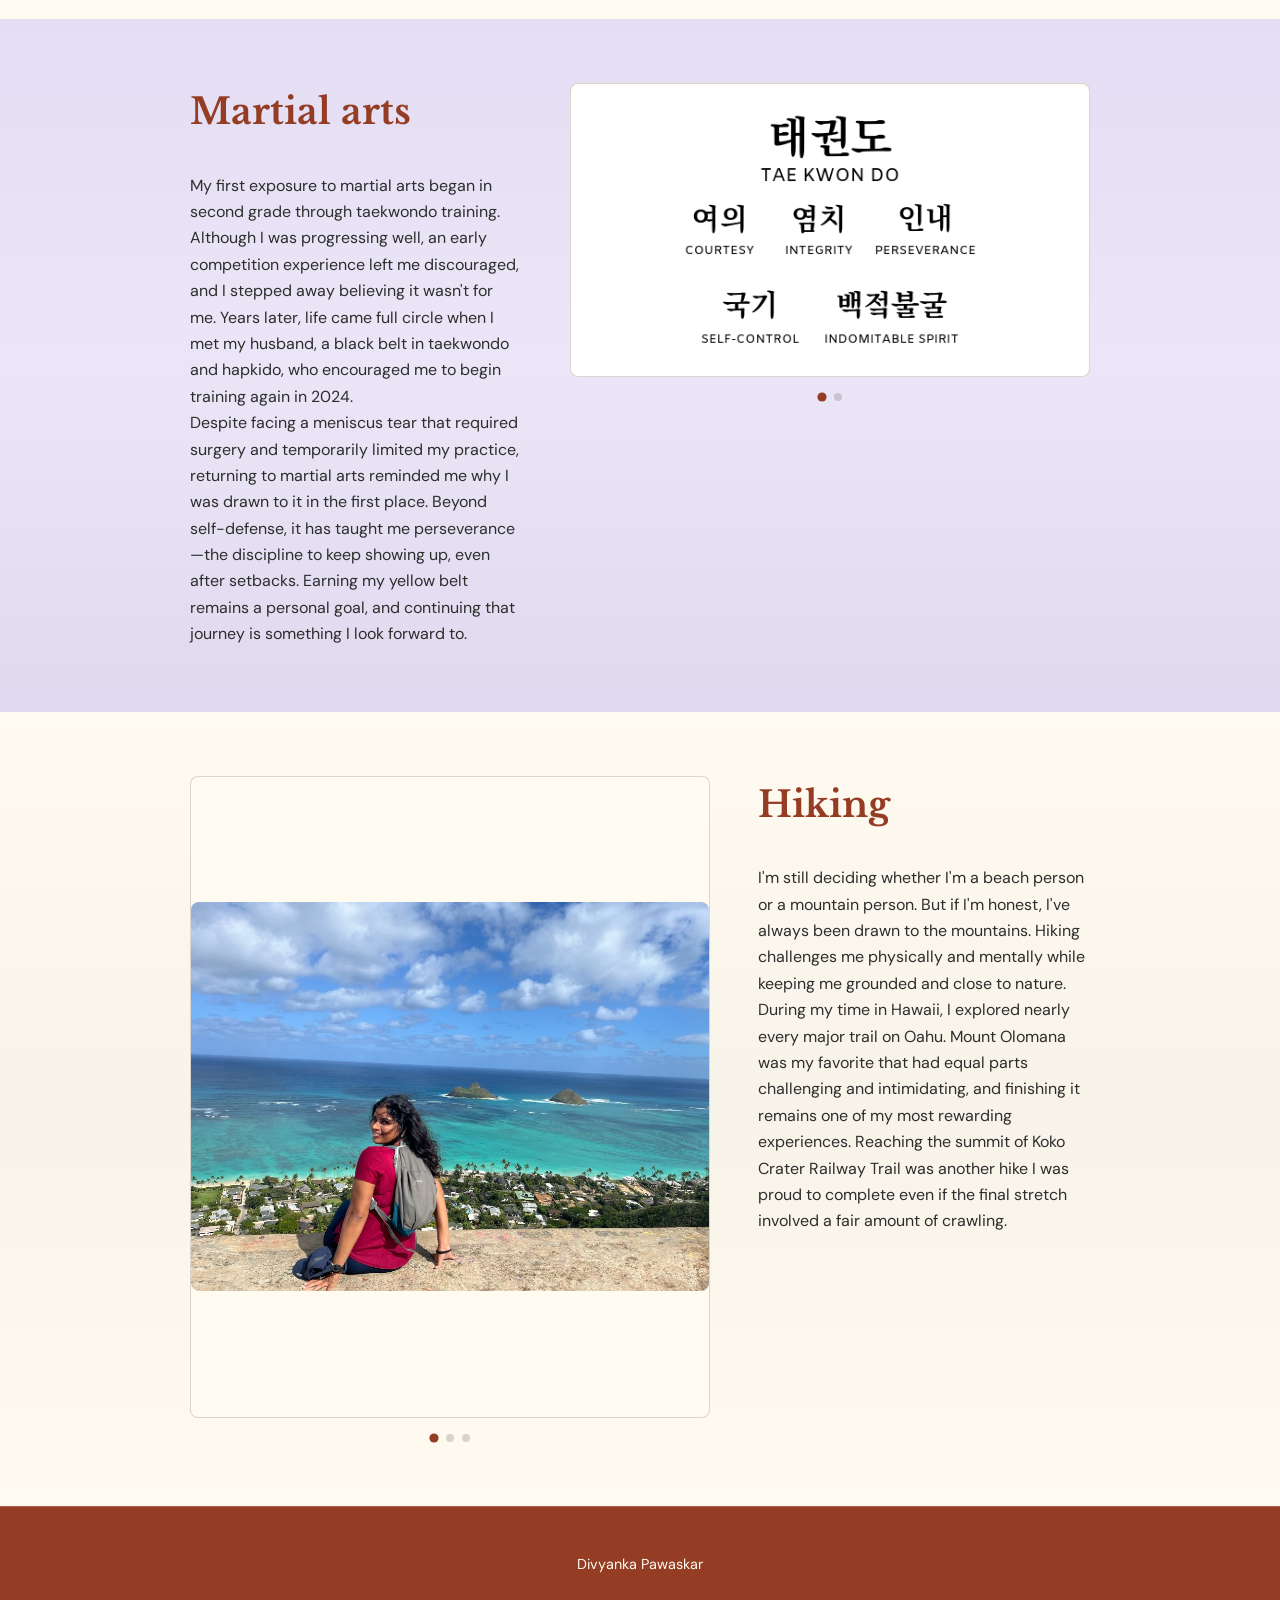
==== commit a1eb3c8a: "Update life-outside-work.html" ====
--- a/life-outside-work.html
+++ b/life-outside-work.html
@@ -201,7 +201,7 @@
           </div>
           <div class="hobby-copy">
             <h2 class="section-title">Hiking</h2>
-            <p class="hobby-text">I'm still deciding whether I'm a beach person or a mountain person. But if I'm honest, I've always been drawn to the mountains. Hiking challenges me physically and mentally while keeping me grounded and close to nature. During my time in Hawaii, I explored nearly every major trail on Oahu. Mount Olomana was my favorite that had equal parts challenging and intimidating, and finishing it remains one of my most rewarding experiences. Reaching the summit of Koko Head Crater Trail was another hike I was proud to complete even if the final stretch involved a fair amount of crawling.</p>
+            <p class="hobby-text">I'm still deciding whether I'm a beach person or a mountain person. But if I'm honest, I've always been drawn to the mountains. Hiking challenges me physically and mentally while keeping me grounded and close to nature. During my time in Hawaii, I explored nearly every major trail on Oahu. Mount Olomana was my favorite that had equal parts challenging and intimidating, and finishing it remains one of my most rewarding experiences. Reaching the summit of Koko Crater Railway Trail was another hike I was proud to complete even if the final stretch involved a fair amount of crawling.</p>
           </div>
         </div>
       </div>
